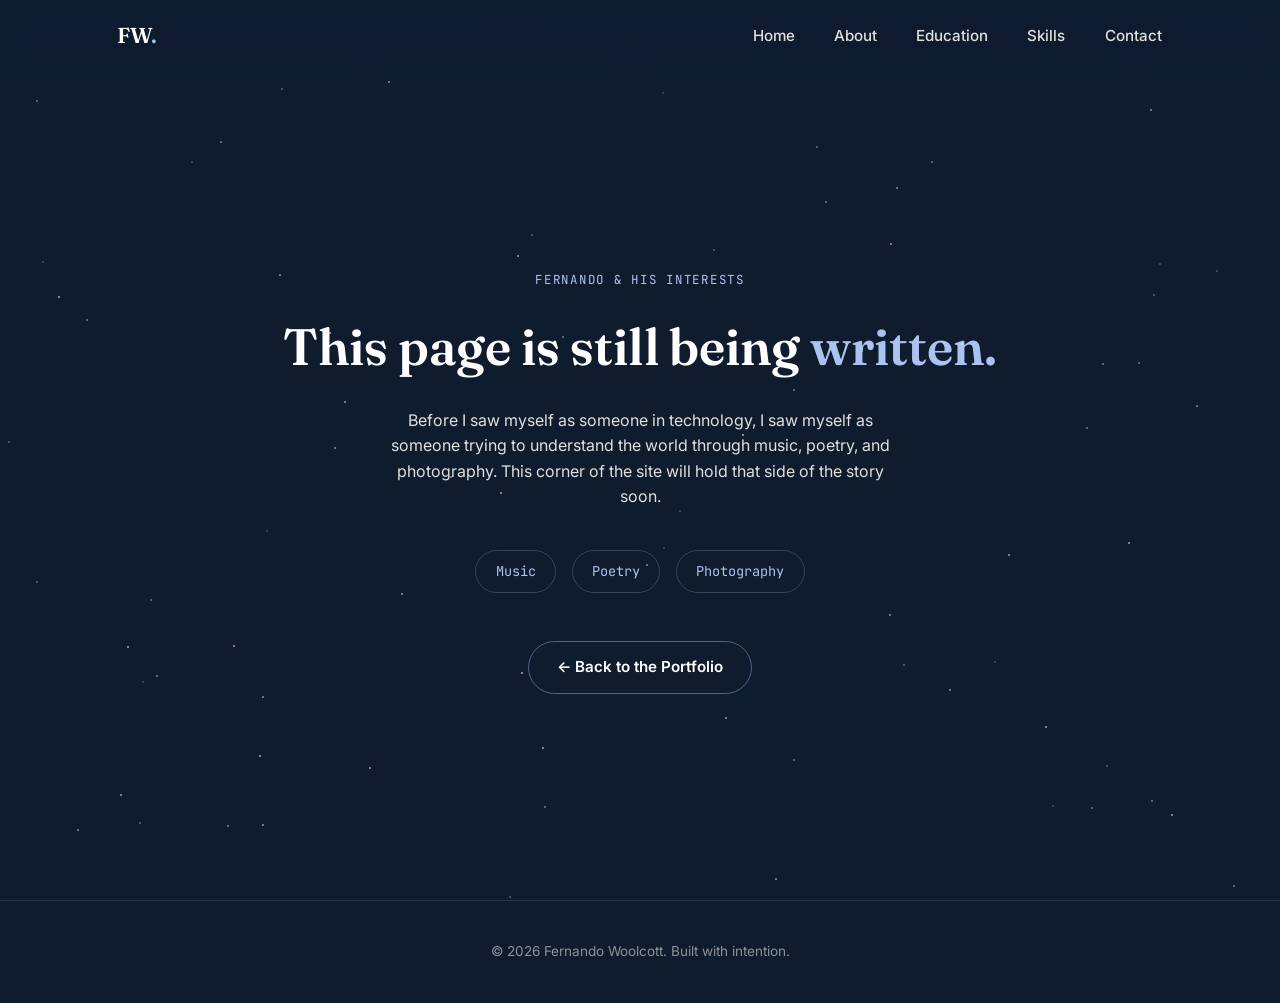
==== fernando.html @ 628ad1fb "Add files via upload" ====
<!DOCTYPE html>
<html lang="en">
<head>
<meta charset="UTF-8">
<meta name="viewport" content="width=device-width, initial-scale=1.0">
<title>Fernando &amp; His Interests — Fernando Woolcott</title>
<link rel="preconnect" href="https://fonts.googleapis.com">
<link rel="preconnect" href="https://fonts.gstatic.com" crossorigin>
<link href="https://fonts.googleapis.com/css2?family=Fraunces:ital,opsz,wght@0,9..144,400;0,9..144,500;0,9..144,600;1,9..144,500&family=Inter:wght@400;500;600;700&family=JetBrains+Mono:wght@400;500&display=swap" rel="stylesheet">
<link rel="stylesheet" href="css/style.css">
<style>
  .stub {
    min-height: 100vh;
    display: flex;
    flex-direction: column;
    align-items: center;
    justify-content: center;
    text-align: center;
    padding: 8rem var(--section-pad-x) 4rem;
  }
  .stub-eyebrow { margin-bottom: 1rem; }
  .stub-title { font-size: clamp(2rem, 5vw, 3.2rem); margin-bottom: 1.25rem; }
  .stub-body { max-width: 50ch; margin-bottom: 2.5rem; color: var(--text-200); }
  .stub-topics {
    display: flex;
    flex-wrap: wrap;
    justify-content: center;
    gap: 1rem;
    margin-bottom: 3rem;
  }
  .stub-topic {
    font-family: var(--font-mono);
    font-size: 0.85rem;
    padding: 0.6rem 1.2rem;
    border: 1px solid var(--bg-300);
    border-radius: 999px;
    color: var(--primary-300);
  }
</style>
</head>
<body>

<div class="starfield" id="starfield" aria-hidden="true"></div>

<header class="nav" id="nav">
  <div class="nav-inner">
    <a href="index.html#home" class="nav-logo">FW<span class="nav-logo-dot">.</span></a>
    <nav class="nav-links" id="navLinks">
      <a href="index.html#home" class="nav-link">Home</a>
      <a href="index.html#about" class="nav-link">About</a>
      <a href="index.html#education" class="nav-link">Education</a>
      <a href="index.html#skills" class="nav-link">Skills</a>
      <a href="index.html#contact" class="nav-link">Contact</a>
    </nav>
    <button class="nav-toggle" id="navToggle" aria-label="Toggle menu" aria-expanded="false">
      <span></span><span></span><span></span>
    </button>
  </div>
</header>

<main>
  <section class="stub">
    <p class="eyebrow stub-eyebrow">Fernando &amp; His Interests</p>
    <h1 class="stub-title">This page is still being <span class="accent">written.</span></h1>
    <p class="stub-body">Before I saw myself as someone in technology, I saw myself as someone trying to understand the world through music, poetry, and photography. This corner of the site will hold that side of the story soon.</p>
    <div class="stub-topics">
      <span class="stub-topic">Music</span>
      <span class="stub-topic">Poetry</span>
      <span class="stub-topic">Photography</span>
    </div>
    <a href="index.html#about" class="btn btn-outline">&larr; Back to the Portfolio</a>
  </section>
</main>

<footer class="footer">
  <p>&copy; 2026 Fernando Woolcott. Built with intention.</p>
</footer>

<script src="js/main.js"></script>
</body>
</html>
---- css/style.css ----
:root {
  --primary-100:#1F3A5F;
  --primary-200:#4d648d;
  --primary-300:#acc2ef;
  --accent-100:#3D5A80;
  --accent-200:#cee8ff;
  --text-100:#FFFFFF;
  --text-200:#e0e0e0;
  --bg-100:#0F1C2E;
  --bg-200:#1f2b3e;
  --bg-300:#374357;

  --font-display: 'Fraunces', serif;
  --font-body: 'Inter', sans-serif;
  --font-mono: 'JetBrains Mono', monospace;

  --section-pad-y: clamp(4rem, 8vw, 7rem);
  --section-pad-x: clamp(1.5rem, 6vw, 6rem);
  --max-width: 1200px;
}

/* ---------- Reset ---------- */
*, *::before, *::after { box-sizing: border-box; }
html { scroll-behavior: auto; }
body {
  margin: 0;
  background: var(--bg-100);
  color: var(--text-200);
  font-family: var(--font-body);
  line-height: 1.6;
  -webkit-font-smoothing: antialiased;
}
h1, h2, h3, h4 { margin: 0; font-family: var(--font-display); color: var(--text-100); font-weight: 600; }
p { margin: 0; }
a { color: inherit; text-decoration: none; }
ul, ol { list-style: none; margin: 0; padding: 0; }
button { font-family: inherit; cursor: pointer; }
img { max-width: 100%; display: block; }

:focus-visible {
  outline: 2px solid var(--accent-200);
  outline-offset: 3px;
}

.accent { color: var(--primary-300); }

.section {
  padding: var(--section-pad-y) var(--section-pad-x);
  max-width: var(--max-width);
  margin: 0 auto;
  position: relative;
  scroll-snap-align: start;
  scroll-margin-top: 80px;
}

.section-head { margin-bottom: clamp(2.5rem, 5vw, 4rem); }
.eyebrow {
  font-family: var(--font-mono);
  font-size: 0.78rem;
  letter-spacing: 0.14em;
  text-transform: uppercase;
  color: var(--primary-300);
  margin-bottom: 0.75rem;
}
.section-title {
  font-size: clamp(2rem, 4vw, 3rem);
  letter-spacing: -0.01em;
}

/* ---------- Starfield ---------- */
.starfield {
  position: fixed;
  inset: 0;
  z-index: 0;
  pointer-events: none;
  background: transparent;
}
.starfield span {
  position: absolute;
  width: 2px;
  height: 2px;
  border-radius: 50%;
  background: var(--text-100);
  opacity: 0.35;
  animation: twinkle 4s ease-in-out infinite;
}
@keyframes twinkle {
  0%, 100% { opacity: 0.15; }
  50% { opacity: 0.75; }
}

/* ---------- Buttons ---------- */
.btn {
  display: inline-flex;
  align-items: center;
  gap: 0.5rem;
  padding: 0.85rem 1.75rem;
  border-radius: 999px;
  font-weight: 600;
  font-size: 0.95rem;
  border: 1.5px solid transparent;
  transition: background-color 0.25s ease, color 0.25s ease, border-color 0.25s ease, transform 0.25s ease, box-shadow 0.25s ease;
}
.btn-solid {
  background: var(--primary-300);
  color: var(--bg-100);
}
.btn-solid:hover {
  background: var(--accent-200);
  transform: translateY(-3px);
  box-shadow: 0 10px 30px -8px rgba(206, 232, 255, 0.45);
}
.btn-outline {
  background: transparent;
  color: var(--text-100);
  border-color: var(--primary-200);
}
.btn-outline:hover {
  background: var(--accent-100);
  border-color: var(--accent-200);
  color: var(--text-100);
  transform: translateY(-3px);
  box-shadow: 0 10px 30px -8px rgba(61, 90, 128, 0.55);
}

/* ============ NAV ============ */
.nav {
  position: fixed;
  top: 0;
  left: 0;
  right: 0;
  z-index: 100;
  background: rgba(15, 28, 46, 0.65);
  backdrop-filter: blur(10px);
  -webkit-backdrop-filter: blur(10px);
  border-bottom: 1px solid transparent;
  transition: background-color 0.3s ease, border-color 0.3s ease;
}
.nav.scrolled {
  background: rgba(15, 28, 46, 0.92);
  border-bottom-color: var(--bg-300);
}
.nav-inner {
  max-width: var(--max-width);
  margin: 0 auto;
  padding: 1.1rem var(--section-pad-x);
  display: flex;
  align-items: center;
  justify-content: space-between;
}
.nav-logo {
  font-family: var(--font-display);
  font-size: 1.35rem;
  font-weight: 600;
  color: var(--text-100);
}
.nav-logo-dot { color: var(--primary-300); }
.nav-links { display: flex; gap: 2.25rem; }
.nav-link {
  position: relative;
  font-size: 0.95rem;
  font-weight: 500;
  color: var(--text-200);
  padding: 0.4rem 0.1rem;
  transition: color 0.25s ease;
}
.nav-link::after {
  content: '';
  position: absolute;
  left: 50%;
  right: 50%;
  bottom: -2px;
  height: 2px;
  background: var(--primary-300);
  transition: left 0.25s ease, right 0.25s ease;
}
.nav-link:hover { color: var(--text-100); }
.nav-link:hover::after,
.nav-link.active::after { left: 0; right: 0; }
.nav-link.active { color: var(--primary-300); }

.nav-toggle {
  display: none;
  flex-direction: column;
  gap: 5px;
  background: none;
  border: none;
  padding: 0.4rem;
}
.nav-toggle span {
  width: 22px;
  height: 2px;
  background: var(--text-100);
  transition: transform 0.25s ease, opacity 0.25s ease;
}

/* ============ HERO ============ */
.hero {
  min-height: 100vh;
  display: flex;
  align-items: center;
  padding-top: calc(var(--section-pad-y) + 4rem);
}
.hero-inner {
  display: grid;
  grid-template-columns: 1.7fr 1fr;
  gap: clamp(2rem, 6vw, 5rem);
  align-items: center;
  width: 100%;
  position: relative;
  z-index: 1;
}
.hero-title {
  font-size: clamp(2.4rem, 5.5vw, 4rem);
  line-height: 1.08;
  margin-bottom: 1.25rem;
}
.hero-name { color: var(--primary-300); }
.hero-tagline {
  font-family: var(--font-display);
  font-style: italic;
  font-size: clamp(1.1rem, 2vw, 1.35rem);
  color: var(--accent-200);
  margin-bottom: 1.25rem;
}
.hero-body {
  font-size: 1rem;
  color: var(--text-200);
  max-width: 46ch;
  margin-bottom: 2.25rem;
}
.hero-actions { display: flex; gap: 1rem; flex-wrap: wrap; }

.hero-visual {
  display: flex;
  align-items: center;
  justify-content: center;
  height: clamp(220px, 26vw, 340px);
}
.orbit-field {
  position: relative;
  width: clamp(160px, 18vw, 250px);
  height: clamp(160px, 18vw, 250px);
}
.planet {
  position: absolute;
  inset: 0;
  border-radius: 50%;
  background:
    radial-gradient(circle at 32% 28%, var(--primary-300) 0%, var(--primary-200) 38%, var(--primary-100) 70%, var(--bg-200) 100%);
  box-shadow: 0 0 60px -5px rgba(172, 194, 239, 0.35), inset -30px -20px 60px rgba(15, 28, 46, 0.55);
  overflow: hidden;
  animation: planet-rotate 18s linear infinite;
}
.planet-shade {
  position: absolute;
  inset: 0;
  border-radius: 50%;
  background: linear-gradient(120deg, transparent 40%, rgba(15,28,46,0.5) 100%);
}
.planet-terminator {
  position: absolute;
  width: 55%;
  height: 55%;
  border-radius: 50%;
  background: rgba(206, 232, 255, 0.18);
  top: 12%;
  left: 14%;
  filter: blur(6px);
}
@keyframes planet-rotate {
  0% { background-position: 0 0; filter: hue-rotate(0deg); }
  100% { filter: hue-rotate(8deg); }
}

.orbit-ring {
  position: absolute;
  border: 1px dashed var(--bg-300);
  border-radius: 50%;
}
.ring-1 { inset: -14%; animation: spin 40s linear infinite; }
.ring-2 { inset: -26%; border-color: var(--primary-100); animation: spin-reverse 55s linear infinite; }
.ring-3 { inset: -40%; border-style: solid; border-color: rgba(172,194,239,0.25); animation: spin 70s linear infinite; }

.satellite {
  position: absolute;
  top: -4px;
  left: 50%;
  width: 9px;
  height: 9px;
  border-radius: 50%;
  background: var(--accent-200);
  box-shadow: 0 0 12px 3px rgba(206, 232, 255, 0.7);
  transform: translateX(-50%);
}

@keyframes spin { to { transform: rotate(360deg); } }
@keyframes spin-reverse { to { transform: rotate(-360deg); } }

.scroll-cue {
  position: absolute;
  bottom: 2rem;
  left: 50%;
  transform: translateX(-50%);
  width: 24px;
  height: 38px;
  border: 1.5px solid var(--primary-200);
  border-radius: 14px;
  z-index: 1;
}
.scroll-cue span {
  position: absolute;
  top: 6px;
  left: 50%;
  width: 4px;
  height: 8px;
  border-radius: 2px;
  background: var(--primary-300);
  transform: translateX(-50%);
  animation: scroll-cue-move 1.8s ease infinite;
}
@keyframes scroll-cue-move {
  0% { opacity: 1; top: 6px; }
  70% { opacity: 0; top: 18px; }
  100% { opacity: 0; top: 6px; }
}

/* ============ ABOUT ============ */
.about-inner {
  display: flex;
  flex-direction: column;
  align-items: center;
  text-align: center;
}
.about-photo {
  position: relative;
  width: 240px;
  height: 240px;
  margin-bottom: 2rem;
}
.photo-circle {
  position: absolute;
  inset: 22px;
  border-radius: 50%;
  background: var(--bg-200);
  border: 2px solid var(--bg-300);
  display: flex;
  flex-direction: column;
  align-items: center;
  justify-content: center;
  gap: 0.35rem;
  overflow: hidden;
}
.photo-initials {
  font-family: var(--font-display);
  font-size: 2.6rem;
  color: var(--primary-300);
}
.photo-hint {
  font-family: var(--font-mono);
  font-size: 0.65rem;
  letter-spacing: 0.06em;
  text-transform: uppercase;
  color: var(--text-200);
  opacity: 0.55;
}
.photo-orbit {
  position: absolute;
  inset: 0;
  border-radius: 50%;
  border: 2px solid transparent;
}
.photo-orbit-1 {
  border-top-color: var(--primary-300);
  border-right-color: var(--primary-300);
  animation: spin 9s linear infinite;
}
.photo-orbit-2 {
  inset: -10px;
  border-bottom-color: var(--accent-100);
  border-left-color: var(--accent-100);
  animation: spin-reverse 13s linear infinite;
}
.about-role {
  font-size: clamp(1.15rem, 2vw, 1.4rem);
  color: var(--primary-300);
  margin-bottom: 1.75rem;
  font-weight: 500;
}
.about-text {
  max-width: 85ch;
  display: flex;
  flex-direction: column;
  gap: 1.1rem;
  margin-bottom: 2.25rem;
}
.about-more { margin-top: 0.25rem; }

/* ============ MOTTO ============ */
.motto-strip {
  padding: clamp(3rem, 7vw, 5rem) var(--section-pad-x);
  text-align: center;
  background: var(--bg-200);
  border-top: 1px solid var(--bg-300);
  border-bottom: 1px solid var(--bg-300);
  scroll-snap-align: start;
  scroll-margin-top: 80px;
}
.motto-text {
  font-family: var(--font-display);
  font-style: italic;
  font-size: clamp(1.25rem, 3vw, 1.9rem);
  color: var(--text-100);
  max-width: 50ch;
  margin: 0 auto 1rem;
  line-height: 1.4;
}
.motto-author {
  font-family: var(--font-mono);
  font-size: 0.8rem;
  letter-spacing: 0.08em;
  text-transform: uppercase;
  color: var(--primary-300);
}

/* ============ EDUCATION / TIMELINE ============ */
.timeline-grid {
  display: grid;
  grid-template-columns: 1fr 1fr;
  gap: clamp(2rem, 5vw, 4rem);
}
.timeline-heading {
  font-size: 1.3rem;
  margin-bottom: 2rem;
}
.timeline {
  position: relative;
  padding-left: 1.75rem;
  display: flex;
  flex-direction: column;
  gap: 1.75rem;
}
.timeline::before {
  content: '';
  position: absolute;
  left: 5px;
  top: 6px;
  bottom: 6px;
  width: 2px;
  background: var(--bg-300);
}
.timeline::after {
  content: '';
  position: absolute;
  left: 4px;
  width: 4px;
  height: 4px;
  border-radius: 50%;
  background: var(--accent-200);
  box-shadow: 0 0 10px 3px rgba(206, 232, 255, 0.8);
  animation: travel-line 5s ease-in-out infinite;
}
@keyframes travel-line {
  0% { top: 0%; opacity: 0; }
  10% { opacity: 1; }
  90% { opacity: 1; }
  100% { top: 100%; opacity: 0; }
}
.timeline-item { position: relative; }
.timeline-dot {
  position: absolute;
  left: -1.75rem;
  top: 6px;
  width: 12px;
  height: 12px;
  border-radius: 50%;
  background: var(--bg-100);
  border: 2px solid var(--primary-300);
}
.timeline-card {
  background: var(--bg-200);
  border: 1px solid var(--bg-300);
  border-radius: 12px;
  padding: 1.25rem 1.5rem;
  transition: border-color 0.25s ease, transform 0.25s ease;
}
.timeline-card:hover {
  border-color: var(--primary-200);
  transform: translateX(4px);
}
.timeline-date {
  font-family: var(--font-mono);
  font-size: 0.78rem;
  color: var(--primary-300);
  margin-bottom: 0.5rem;
  letter-spacing: 0.02em;
}
.timeline-title {
  font-size: 1.05rem;
  margin-bottom: 0.3rem;
}
.timeline-org {
  font-size: 0.88rem;
  color: var(--accent-200);
  margin-bottom: 0.6rem;
}
.timeline-desc {
  font-size: 0.9rem;
  color: var(--text-200);
}

/* ============ SKILLS ============ */
.skills-grid {
  display: grid;
  grid-template-columns: 1fr 1fr;
  gap: clamp(2rem, 5vw, 4rem);
  margin-bottom: 3rem;
}
.skills-heading {
  font-size: 1.3rem;
  margin-bottom: 1.75rem;
}
.skill-bars { display: flex; flex-direction: column; gap: 1.4rem; }
.skill-bar-label {
  display: flex;
  justify-content: space-between;
  font-size: 0.9rem;
  margin-bottom: 0.55rem;
  color: var(--text-100);
}
.skill-percent { font-family: var(--font-mono); color: var(--primary-300); }
.skill-track {
  position: relative;
  height: 10px;
  border-radius: 999px;
  background: var(--bg-300);
  overflow: hidden;
}
.skill-fill {
  position: relative;
  height: 100%;
  width: 0%;
  border-radius: 999px;
  background: linear-gradient(90deg, var(--accent-100), var(--primary-300));
  transition: width 1.4s cubic-bezier(0.16, 1, 0.3, 1);
  overflow: hidden;
}
.skill-fill::after {
  content: '';
  position: absolute;
  top: 0;
  left: -40%;
  width: 40%;
  height: 100%;
  background: linear-gradient(90deg, transparent, rgba(255,255,255,0.85), transparent);
  animation: shimmer 2.6s ease-in-out infinite;
}
@keyframes shimmer {
  0% { left: -40%; }
  100% { left: 100%; }
}

.languages-row {
  border-top: 1px solid var(--bg-300);
  padding-top: 2.25rem;
}
.language-tags { display: flex; flex-wrap: wrap; gap: 0.85rem; }
.language-tag {
  font-size: 0.88rem;
  padding: 0.55rem 1.1rem;
  border-radius: 999px;
  border: 1px solid var(--bg-300);
  background: var(--bg-200);
  color: var(--text-100);
  transition: border-color 0.25s ease, transform 0.25s ease;
}
.language-tag:hover { border-color: var(--primary-300); transform: translateY(-2px); }
.language-tag em {
  font-style: normal;
  color: var(--primary-300);
  font-family: var(--font-mono);
  font-size: 0.78rem;
  margin-left: 0.45rem;
}

/* ============ CONTACT ============ */
.contact-inner {
  display: grid;
  grid-template-columns: 0.8fr 1.2fr;
  gap: clamp(2rem, 5vw, 4rem);
}
.contact-lead {
  font-size: 1.05rem;
  color: var(--text-100);
  margin-bottom: 2rem;
  max-width: 36ch;
}
.contact-list { display: flex; flex-direction: column; gap: 1.1rem; }
.contact-list li { display: flex; flex-direction: column; gap: 0.2rem; }
.contact-list a {
  font-size: 1.05rem;
  color: var(--accent-200);
  transition: color 0.25s ease;
  width: fit-content;
}
.contact-list a:hover { color: var(--primary-300); }
.contact-label {
  font-family: var(--font-mono);
  font-size: 0.72rem;
  letter-spacing: 0.08em;
  text-transform: uppercase;
  color: var(--text-200);
  opacity: 0.65;
}

.contact-form { display: flex; flex-direction: column; gap: 1.25rem; }
.form-row { display: grid; grid-template-columns: 1fr 1fr; gap: 1.25rem; }
.form-field { display: flex; flex-direction: column; gap: 0.5rem; }
.form-field label {
  font-family: var(--font-mono);
  font-size: 0.72rem;
  letter-spacing: 0.06em;
  text-transform: uppercase;
  color: var(--primary-300);
}
.form-field input,
.form-field textarea {
  background: var(--bg-200);
  border: 1.5px solid var(--bg-300);
  border-radius: 8px;
  padding: 0.85rem 1rem;
  color: var(--text-100);
  font-family: var(--font-body);
  font-size: 0.95rem;
  transition: border-color 0.25s ease, box-shadow 0.25s ease;
}
.form-field input:focus,
.form-field textarea:focus {
  outline: none;
  border-color: var(--primary-300);
  box-shadow: 0 0 0 3px rgba(172, 194, 239, 0.18);
}
.form-field textarea { resize: vertical; min-height: 130px; }
.form-submit { align-self: flex-start; margin-top: 0.25rem; }
.form-status {
  font-family: var(--font-mono);
  font-size: 0.85rem;
  color: var(--accent-200);
  min-height: 1.2em;
}

/* ============ FOOTER ============ */
.footer {
  text-align: center;
  padding: 2.5rem 1.5rem;
  font-size: 0.85rem;
  color: var(--text-200);
  opacity: 0.6;
  border-top: 1px solid var(--bg-300);
}

/* ============ RESPONSIVE ============ */
@media (max-width: 900px) {
  .hero-inner { grid-template-columns: 1fr; text-align: center; }
  .hero-body { margin-left: auto; margin-right: auto; }
  .hero-actions { justify-content: center; }
  .hero-visual { order: -1; height: clamp(220px, 60vw, 320px); }
  .scroll-cue { display: none; }
  .timeline-grid { grid-template-columns: 1fr; }
  .skills-grid { grid-template-columns: 1fr; }
  .contact-inner { grid-template-columns: 1fr; }

  .nav-links {
    position: fixed;
    top: 64px;
    left: 0;
    right: 0;
    background: rgba(15, 28, 46, 0.98);
    backdrop-filter: blur(10px);
    flex-direction: column;
    align-items: center;
    padding: 1.5rem 0;
    gap: 1.25rem;
    border-bottom: 1px solid var(--bg-300);
    transform: translateY(-130%);
    transition: transform 0.3s ease;
  }
  .nav-links.open { transform: translateY(0); }
  .nav-toggle { display: flex; }
}

@media (max-width: 560px) {
  .form-row { grid-template-columns: 1fr; }
}

/* ============ SCROLL REVEAL ============ */
.char-word {
  display: inline-block;
  white-space: nowrap;
}
.reveal-chars .char {
  display: inline-block;
  opacity: 0;
  transform: translateY(0.55em);
  transition: opacity 0.5s cubic-bezier(0.16, 1, 0.3, 1), transform 0.5s cubic-bezier(0.16, 1, 0.3, 1);
  transition-delay: calc(var(--i, 0) * 16ms);
}
.reveal-chars.is-visible .char {
  opacity: 1;
  transform: translateY(0);
}

.reveal-up {
  opacity: 0;
  transform: translateY(24px);
  transition: opacity 0.7s cubic-bezier(0.16, 1, 0.3, 1), transform 0.7s cubic-bezier(0.16, 1, 0.3, 1);
}
.reveal-up.is-visible { opacity: 1; transform: translateY(0); }

.reveal-delay-1.is-visible { transition-delay: 0.12s; }
.reveal-delay-2.is-visible { transition-delay: 0.24s; }

/* Group reveals: parent gets .is-visible, children stagger via nth-child */
.about-text p,
.timeline-item,
.skill-bar,
.language-tag {
  opacity: 0;
  transform: translateY(20px);
  transition: opacity 0.6s cubic-bezier(0.16, 1, 0.3, 1), transform 0.6s cubic-bezier(0.16, 1, 0.3, 1);
}
.about-text.is-visible p,
.timeline.is-visible .timeline-item,
.skill-bars.is-visible .skill-bar,
.language-tags.is-visible .language-tag {
  opacity: 1;
  transform: translateY(0);
}
.about-text.is-visible p:nth-child(1) { transition-delay: 0s; }
.about-text.is-visible p:nth-child(2) { transition-delay: 0.12s; }

.timeline.is-visible .timeline-item:nth-child(1) { transition-delay: 0s; }
.timeline.is-visible .timeline-item:nth-child(2) { transition-delay: 0.12s; }
.timeline.is-visible .timeline-item:nth-child(3) { transition-delay: 0.24s; }

.skill-bars.is-visible .skill-bar:nth-child(1) { transition-delay: 0s; }
.skill-bars.is-visible .skill-bar:nth-child(2) { transition-delay: 0.08s; }
.skill-bars.is-visible .skill-bar:nth-child(3) { transition-delay: 0.16s; }
.skill-bars.is-visible .skill-bar:nth-child(4) { transition-delay: 0.24s; }
.skill-bars.is-visible .skill-bar:nth-child(5) { transition-delay: 0.32s; }

.language-tags.is-visible .language-tag:nth-child(1) { transition-delay: 0s; }
.language-tags.is-visible .language-tag:nth-child(2) { transition-delay: 0.08s; }
.language-tags.is-visible .language-tag:nth-child(3) { transition-delay: 0.16s; }
.language-tags.is-visible .language-tag:nth-child(4) { transition-delay: 0.24s; }

/* ---------- Reduced motion ---------- */
@media (prefers-reduced-motion: reduce) {
  html { scroll-behavior: auto; scroll-snap-type: none; }
  *, *::before, *::after {
    animation-duration: 0.01ms !important;
    animation-iteration-count: 1 !important;
    transition-duration: 0.01ms !important;
    transition-delay: 0s !important;
  }
  .reveal-chars .char,
  .reveal-up,
  .about-text p,
  .timeline-item,
  .skill-bar,
  .language-tag {
    opacity: 1 !important;
    transform: none !important;
  }
}
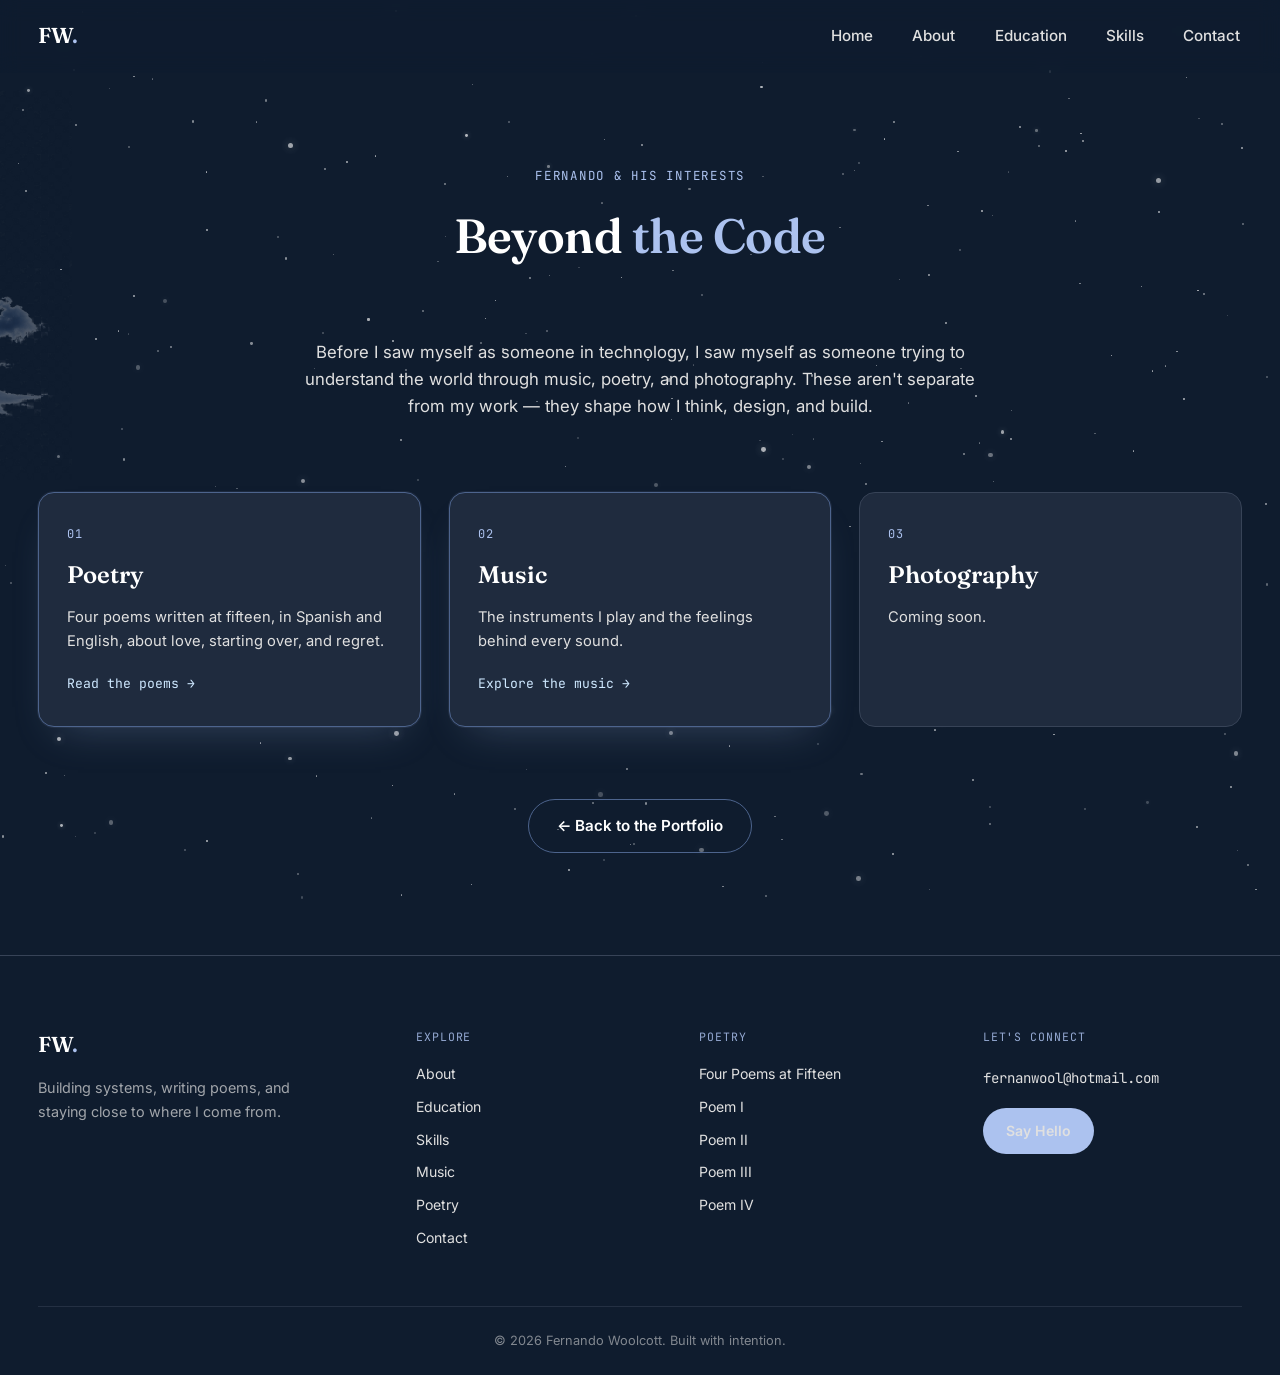
==== commit ea1b3589: "Add files via upload" ====
--- a/fernando.html
+++ b/fernando.html
@@ -8,35 +8,6 @@
 <link rel="preconnect" href="https://fonts.gstatic.com" crossorigin>
 <link href="https://fonts.googleapis.com/css2?family=Fraunces:ital,opsz,wght@0,9..144,400;0,9..144,500;0,9..144,600;1,9..144,500&family=Inter:wght@400;500;600;700&family=JetBrains+Mono:wght@400;500&display=swap" rel="stylesheet">
 <link rel="stylesheet" href="css/style.css">
-<style>
-  .stub {
-    min-height: 100vh;
-    display: flex;
-    flex-direction: column;
-    align-items: center;
-    justify-content: center;
-    text-align: center;
-    padding: 8rem var(--section-pad-x) 4rem;
-  }
-  .stub-eyebrow { margin-bottom: 1rem; }
-  .stub-title { font-size: clamp(2rem, 5vw, 3.2rem); margin-bottom: 1.25rem; }
-  .stub-body { max-width: 50ch; margin-bottom: 2.5rem; color: var(--text-200); }
-  .stub-topics {
-    display: flex;
-    flex-wrap: wrap;
-    justify-content: center;
-    gap: 1rem;
-    margin-bottom: 3rem;
-  }
-  .stub-topic {
-    font-family: var(--font-mono);
-    font-size: 0.85rem;
-    padding: 0.6rem 1.2rem;
-    border: 1px solid var(--bg-300);
-    border-radius: 999px;
-    color: var(--primary-300);
-  }
-</style>
 </head>
 <body>
 
@@ -59,21 +30,76 @@
 </header>
 
 <main>
-  <section class="stub">
-    <p class="eyebrow stub-eyebrow">Fernando &amp; His Interests</p>
-    <h1 class="stub-title">This page is still being <span class="accent">written.</span></h1>
-    <p class="stub-body">Before I saw myself as someone in technology, I saw myself as someone trying to understand the world through music, poetry, and photography. This corner of the site will hold that side of the story soon.</p>
-    <div class="stub-topics">
-      <span class="stub-topic">Music</span>
-      <span class="stub-topic">Poetry</span>
-      <span class="stub-topic">Photography</span>
+  <section class="section hub">
+    <div class="section-head hub-head">
+      <p class="eyebrow reveal-chars">Fernando &amp; His Interests</p>
+      <h1 class="section-title reveal-chars">Beyond <span class="accent">the Code</span></h1>
     </div>
-    <a href="index.html#about" class="btn btn-outline">&larr; Back to the Portfolio</a>
+
+    <p class="hub-intro reveal-up">Before I saw myself as someone in technology, I saw myself as someone trying to understand the world through music, poetry, and photography. These aren't separate from my work — they shape how I think, design, and build.</p>
+
+    <div class="hub-tiles">
+      <a href="poetry.html" class="hub-tile hub-tile-live reveal-up">
+        <span class="hub-tile-eyebrow">01</span>
+        <h2 class="hub-tile-title">Poetry</h2>
+        <p class="hub-tile-body">Four poems written at fifteen, in Spanish and English, about love, starting over, and regret.</p>
+        <span class="hub-tile-cta">Read the poems &rarr;</span>
+      </a>
+
+      <a href="music.html" class="hub-tile hub-tile-live reveal-up reveal-delay-1">
+        <span class="hub-tile-eyebrow">02</span>
+        <h2 class="hub-tile-title">Music</h2>
+        <p class="hub-tile-body">The instruments I play and the feelings behind every sound.</p>
+        <span class="hub-tile-cta">Explore the music &rarr;</span>
+      </a>
+
+      <div class="hub-tile hub-tile-soon reveal-up reveal-delay-2">
+        <span class="hub-tile-eyebrow">03</span>
+        <h2 class="hub-tile-title">Photography</h2>
+        <p class="hub-tile-body">Coming soon.</p>
+      </div>
+    </div>
+
+    <a href="index.html#about" class="btn btn-outline hub-back">&larr; Back to the Portfolio</a>
   </section>
 </main>
 
-<footer class="footer">
-  <p>&copy; 2026 Fernando Woolcott. Built with intention.</p>
+<footer class="site-footer">
+  <div class="site-footer-inner">
+    <div class="footer-brand">
+      <a href="index.html#home" class="nav-logo">FW<span class="nav-logo-dot">.</span></a>
+      <p class="footer-tagline">Building systems, writing poems, and staying close to where I come from.</p>
+    </div>
+
+    <div class="footer-col">
+      <p class="footer-col-title">Explore</p>
+      <a href="index.html#about">About</a>
+      <a href="index.html#education">Education</a>
+      <a href="index.html#skills">Skills</a>
+      <a href="music.html">Music</a>
+      <a href="poetry.html">Poetry</a>
+      <a href="index.html#contact">Contact</a>
+    </div>
+
+    <div class="footer-col">
+      <p class="footer-col-title">Poetry</p>
+      <a href="poetry.html">Four Poems at Fifteen</a>
+      <a href="poem-1.html">Poem I</a>
+      <a href="poem-2.html">Poem II</a>
+      <a href="poem-3.html">Poem III</a>
+      <a href="poem-4.html">Poem IV</a>
+    </div>
+
+    <div class="footer-col footer-connect">
+      <p class="footer-col-title">Let's Connect</p>
+      <a href="mailto:fernawool@gmail.com" class="footer-email">fernanwool@hotmail.com</a>
+      <a href="index.html#contact" class="btn btn-solid footer-say-hello">Say Hello</a>
+    </div>
+  </div>
+
+  <div class="site-footer-bottom">
+    <p>&copy; 2026 Fernando Woolcott. Built with intention.</p>
+  </div>
 </footer>
 
 <script src="js/main.js"></script>
--- a/css/style.css
+++ b/css/style.css
@@ -15,8 +15,8 @@
   --font-mono: 'JetBrains Mono', monospace;
 
   --section-pad-y: clamp(4rem, 8vw, 7rem);
-  --section-pad-x: clamp(1.5rem, 6vw, 6rem);
-  --max-width: 1200px;
+  --section-pad-x: clamp(1rem, 3vw, 2.75rem);
+  --max-width: 1440px;
 }
 
 /* ---------- Reset ---------- */
@@ -87,6 +87,86 @@
 @keyframes twinkle {
   0%, 100% { opacity: 0.15; }
   50% { opacity: 0.75; }
+}
+
+/* ---------- Night scene (moonlit mountain backdrop) ---------- */
+.night-scene {
+  position: fixed;
+  inset: 0;
+  z-index: 0;
+  overflow: hidden;
+  pointer-events: none;
+}
+.night-scene img { position: absolute; user-select: none; }
+
+.scene-moon {
+  top: 7%;
+  right: 9%;
+  width: clamp(80px, 8vw, 150px);
+  opacity: 0.95;
+  animation: moon-glow 7s ease-in-out infinite;
+}
+@keyframes moon-glow {
+  0%, 100% { filter: drop-shadow(0 0 18px rgba(206, 232, 255, 0.3)); }
+  50% { filter: drop-shadow(0 0 32px rgba(206, 232, 255, 0.5)); }
+}
+
+.scene-cloud {
+  opacity: 0.3;
+}
+.scene-cloud-1 {
+  top: 10%;
+  left: -35%;
+  width: min(46vw, 520px);
+  animation: cloud-drift-1 100s linear infinite;
+}
+.scene-cloud-2 {
+  top: 24%;
+  right: -30%;
+  width: min(36vw, 420px);
+  transform: scaleX(-1);
+  animation: cloud-drift-2 130s linear infinite;
+}
+@keyframes cloud-drift-1 {
+  0% { transform: translateX(0); }
+  50% { transform: translateX(60vw); }
+  100% { transform: translateX(0); }
+}
+@keyframes cloud-drift-2 {
+  0% { transform: translateX(0) scaleX(-1); }
+  50% { transform: translateX(-55vw) scaleX(-1); }
+  100% { transform: translateX(0) scaleX(-1); }
+}
+
+.scene-mist {
+  bottom: 6%;
+  left: 50%;
+  width: 100%;
+  opacity: 0.3;
+  animation: mist-drift 45s ease-in-out infinite;
+}
+@keyframes mist-drift {
+  0%, 100% { transform: translateX(-52%); }
+  50% { transform: translateX(-48%); }
+}
+.scene-mountains-near {
+  bottom: 0;
+  left: 50%;
+  transform: translateX(-50%);
+  width: 100%;
+  opacity: 0.8;
+}
+
+@media (max-width: 700px) {
+  .scene-mist { width: 175%; }
+  .scene-mountains-near { width: 190%; }
+  .scene-moon { top: 5%; right: 6%; }
+}
+
+@media (prefers-reduced-motion: reduce) {
+  .scene-moon, .scene-cloud-1, .scene-cloud-2, .scene-mist {
+    animation: none !important;
+  }
 }
 
 /* ---------- Buttons ---------- */
@@ -232,11 +312,63 @@
 .hero-actions { display: flex; gap: 1rem; flex-wrap: wrap; }
 
 .hero-visual {
+  position: relative;
   display: flex;
   align-items: center;
   justify-content: center;
-  height: clamp(220px, 26vw, 340px);
-}
+  height: clamp(340px, 38vw, 520px);
+}
+
+.orbit-cards {
+  position: absolute;
+  inset: 0;
+  pointer-events: none;
+}
+.orbit-ring-big {
+  position: absolute;
+  top: 50%;
+  left: 50%;
+  border: 1px dashed var(--bg-300);
+  border-radius: 50%;
+  transform: translate(-50%, -50%);
+}
+.ring-big-1 { width: 74%; height: 74%; animation: spin 90s linear infinite; }
+.ring-big-2 { width: 98%; height: 98%; border-color: rgba(172, 194, 239, 0.16); animation: spin-reverse 130s linear infinite; }
+
+.orbit-card {
+  position: absolute;
+  display: inline-flex;
+  align-items: center;
+  gap: 0.5rem;
+  padding: 0.55rem 1.15rem;
+  border-radius: 999px;
+  border: 1px solid var(--bg-300);
+  background: rgba(31, 43, 62, 0.75);
+  backdrop-filter: blur(6px);
+  -webkit-backdrop-filter: blur(6px);
+  color: var(--text-100);
+  font-size: 0.85rem;
+  font-weight: 500;
+  white-space: nowrap;
+  pointer-events: auto;
+  transform: translate(-50%, -50%);
+  transition: border-color 0.3s ease, background-color 0.3s ease, transform 0.3s ease, box-shadow 0.3s ease;
+}
+.orbit-card-icon { width: 16px; height: 16px; color: var(--primary-300); transition: color 0.3s ease; flex: 0 0 auto; }
+.orbit-card-icon svg { width: 100%; height: 100%; }
+.orbit-card:hover {
+  border-color: var(--primary-200);
+  background: rgba(61, 90, 128, 0.85);
+  transform: translate(-50%, -50%) scale(1.1);
+  box-shadow: 0 12px 32px -12px rgba(172, 194, 239, 0.45);
+}
+.orbit-card:hover .orbit-card-icon { color: var(--accent-200); }
+
+.card-software { top: 3%; left: 58%; }
+.card-data { top: 40%; left: 2%; }
+.card-music { top: 42%; left: 96%; }
+.card-poetry { top: 90%; left: 12%; }
+.card-photography { top: 92%; left: 74%; }
 .orbit-field {
   position: relative;
   width: clamp(160px, 18vw, 250px);
@@ -650,13 +782,132 @@
 }
 
 /* ============ FOOTER ============ */
-.footer {
+.site-footer {
+  border-top: 1px solid var(--bg-300);
+  padding: clamp(3rem, 6vw, 4.5rem) var(--section-pad-x) 0;
+  position: relative;
+  z-index: 1;
+}
+.site-footer-inner {
+  max-width: var(--max-width);
+  margin: 0 auto;
+  display: grid;
+  grid-template-columns: 1.4fr 1fr 1fr 1.1fr;
+  gap: clamp(2rem, 5vw, 3rem);
+  padding-bottom: clamp(2.5rem, 5vw, 3.5rem);
+}
+.footer-brand .nav-logo { display: inline-block; margin-bottom: 0.85rem; }
+.footer-tagline {
+  font-size: 0.9rem;
+  color: var(--text-200);
+  opacity: 0.7;
+  line-height: 1.6;
+  max-width: 32ch;
+}
+.footer-col { display: flex; flex-direction: column; gap: 0.65rem; }
+.footer-col-title {
+  font-family: var(--font-mono);
+  font-size: 0.72rem;
+  letter-spacing: 0.08em;
+  text-transform: uppercase;
+  color: var(--primary-300);
+  opacity: 0.85;
+  margin-bottom: 0.35rem;
+}
+.footer-col a {
+  font-size: 0.88rem;
+  color: var(--text-200);
+  transition: color 0.2s ease, transform 0.2s ease;
+  width: fit-content;
+}
+.footer-col a:hover { color: var(--primary-300); transform: translateX(3px); }
+.footer-connect { gap: 0.9rem; }
+.footer-email { font-family: var(--font-mono); font-size: 0.82rem; }
+.footer-say-hello { margin-top: 0.3rem; padding: 0.65rem 1.4rem; font-size: 0.85rem; width: fit-content; }
+.site-footer-bottom {
+  max-width: var(--max-width);
+  margin: 0 auto;
+  padding: 1.5rem 0;
+  border-top: 1px solid var(--bg-300);
   text-align: center;
-  padding: 2.5rem 1.5rem;
-  font-size: 0.85rem;
+  font-size: 0.8rem;
   color: var(--text-200);
-  opacity: 0.6;
-  border-top: 1px solid var(--bg-300);
+  opacity: 0.55;
+}
+
+@media (max-width: 800px) {
+  .site-footer-inner { grid-template-columns: 1fr 1fr; }
+  .footer-brand { grid-column: 1 / -1; }
+}
+@media (max-width: 500px) {
+  .site-footer-inner { grid-template-columns: 1fr; }
+}
+
+/* ============ INTERESTS HUB ============ */
+.hub { padding-top: calc(var(--section-pad-y) + 4rem); min-height: 100vh; }
+.hub-head { text-align: center; }
+.hub-head .section-title { margin: 0 auto; }
+.hub-intro {
+  max-width: 62ch;
+  margin: 0 auto clamp(3rem, 6vw, 4.5rem);
+  text-align: center;
+  font-size: 1.05rem;
+  color: var(--text-200);
+}
+
+.hub-tiles {
+  display: grid;
+  grid-template-columns: repeat(3, 1fr);
+  gap: 1.75rem;
+  margin-bottom: clamp(3rem, 6vw, 4.5rem);
+}
+
+.hub-tile {
+  display: flex;
+  flex-direction: column;
+  align-items: flex-start;
+  gap: 0.75rem;
+  padding: 2rem 1.75rem;
+  border-radius: 16px;
+  border: 1px solid var(--bg-300);
+  background: var(--bg-200);
+  transition: border-color 0.3s ease, transform 0.3s ease, box-shadow 0.3s ease;
+}
+.hub-tile-eyebrow {
+  font-family: var(--font-mono);
+  font-size: 0.75rem;
+  letter-spacing: 0.08em;
+  color: var(--primary-300);
+}
+.hub-tile-title { font-size: 1.5rem; }
+.hub-tile-body { font-size: 0.92rem; color: var(--text-200); }
+
+.hub-tile-live {
+  border-color: var(--primary-200);
+  box-shadow: 0 0 0 1px rgba(172, 194, 239, 0.08), 0 20px 40px -20px rgba(172, 194, 239, 0.25);
+}
+.hub-tile-live:hover {
+  border-color: var(--accent-200);
+  transform: translateY(-6px);
+  box-shadow: 0 0 0 1px rgba(206, 232, 255, 0.15), 0 26px 48px -18px rgba(206, 232, 255, 0.35);
+}
+.hub-tile-cta {
+  margin-top: auto;
+  padding-top: 0.5rem;
+  font-family: var(--font-mono);
+  font-size: 0.82rem;
+  color: var(--accent-200);
+}
+
+.hub-tile-soon {
+  opacity: 0.55;
+  cursor: default;
+}
+
+.hub-back { display: block; width: fit-content; margin: 0 auto; }
+
+@media (max-width: 900px) {
+  .hub-tiles { grid-template-columns: 1fr; }
 }
 
 /* ============ RESPONSIVE ============ */
@@ -664,8 +915,15 @@
   .hero-inner { grid-template-columns: 1fr; text-align: center; }
   .hero-body { margin-left: auto; margin-right: auto; }
   .hero-actions { justify-content: center; }
-  .hero-visual { order: -1; height: clamp(220px, 60vw, 320px); }
+  .hero-visual { order: -1; height: clamp(320px, 92vw, 420px); }
   .scroll-cue { display: none; }
+  .orbit-card { padding: 0.4rem 0.8rem; font-size: 0.72rem; gap: 0.35rem; }
+  .orbit-card-icon { width: 13px; height: 13px; }
+  .card-software { top: 2%; left: 62%; }
+  .card-data { top: 38%; left: 2%; }
+  .card-music { top: 42%; left: 98%; }
+  .card-poetry { top: 92%; left: 14%; }
+  .card-photography { top: 94%; left: 78%; }
   .timeline-grid { grid-template-columns: 1fr; }
   .skills-grid { grid-template-columns: 1fr; }
   .contact-inner { grid-template-columns: 1fr; }
@@ -719,6 +977,7 @@
 
 .reveal-delay-1.is-visible { transition-delay: 0.12s; }
 .reveal-delay-2.is-visible { transition-delay: 0.24s; }
+.reveal-delay-3.is-visible { transition-delay: 0.36s; }
 
 /* Group reveals: parent gets .is-visible, children stagger via nth-child */
 .about-text p,
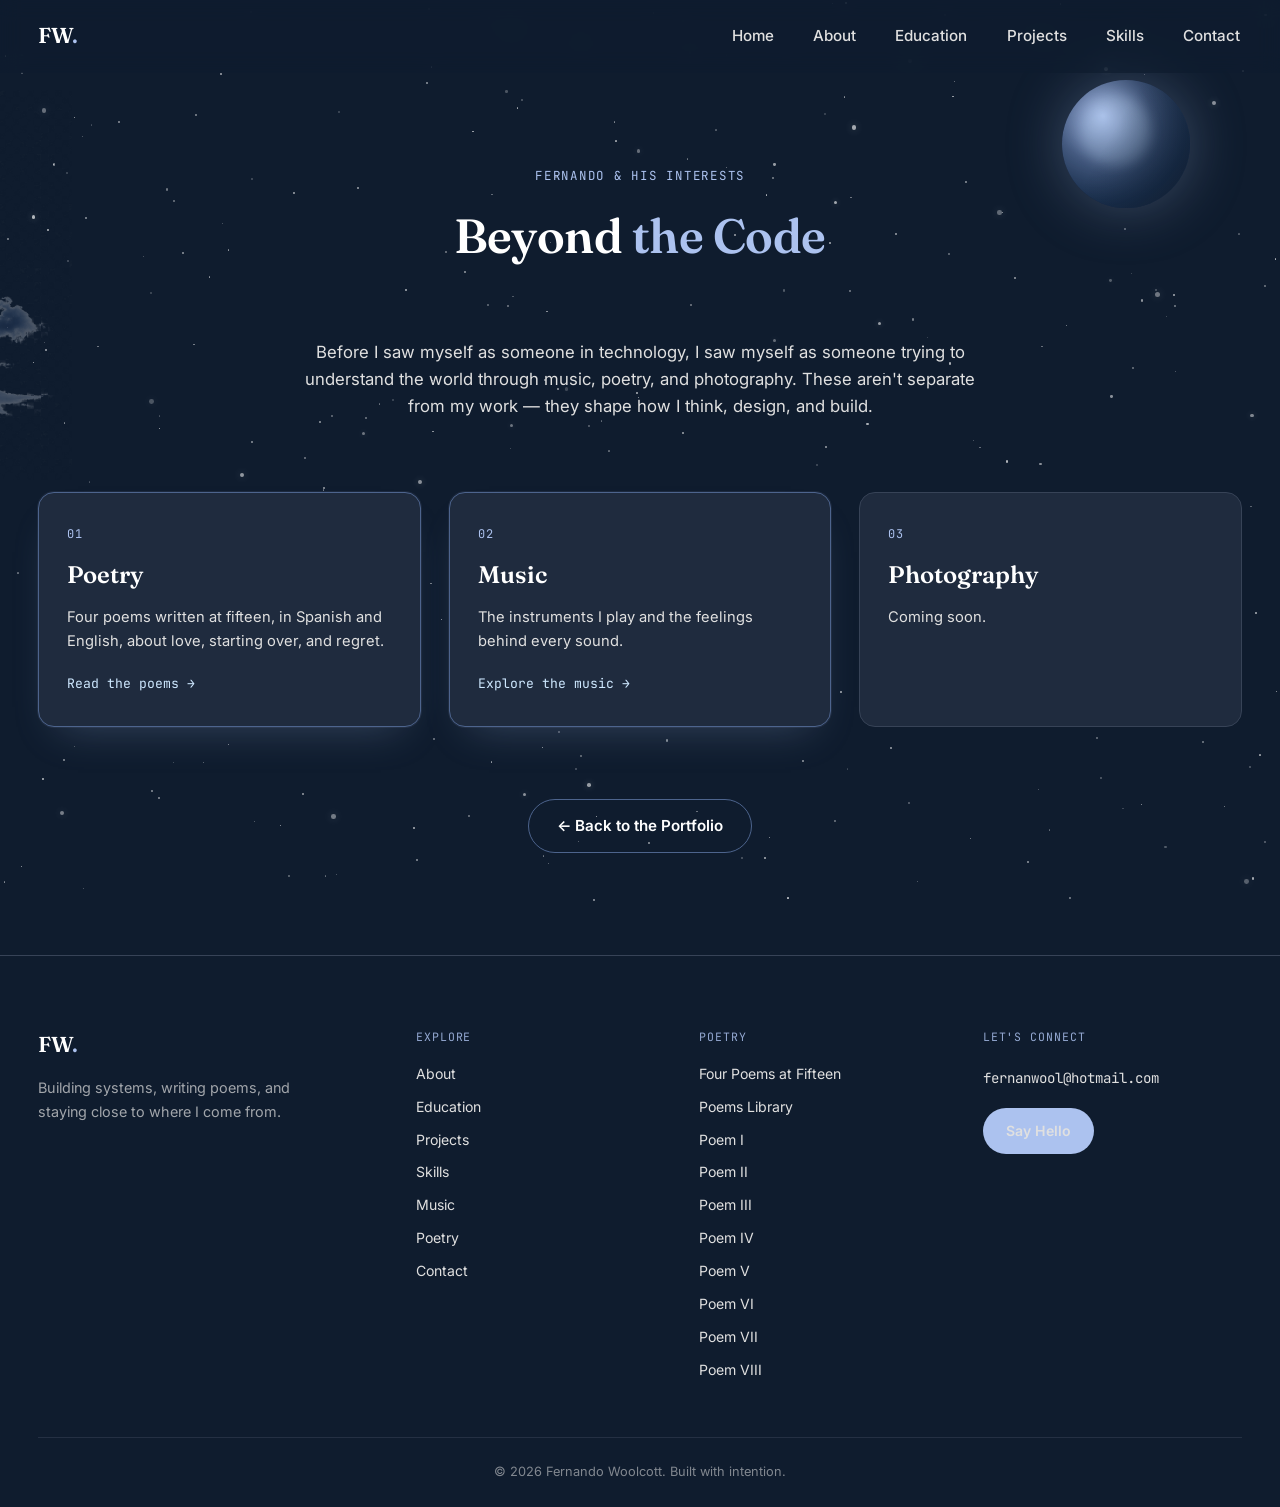
==== commit 858c2a2b: "Add files via upload" ====
--- a/fernando.html
+++ b/fernando.html
@@ -20,6 +20,7 @@
       <a href="index.html#home" class="nav-link">Home</a>
       <a href="index.html#about" class="nav-link">About</a>
       <a href="index.html#education" class="nav-link">Education</a>
+      <a href="projects.html" class="nav-link">Projects</a>
       <a href="index.html#skills" class="nav-link">Skills</a>
       <a href="index.html#contact" class="nav-link">Contact</a>
     </nav>
@@ -75,6 +76,7 @@
       <p class="footer-col-title">Explore</p>
       <a href="index.html#about">About</a>
       <a href="index.html#education">Education</a>
+      <a href="projects.html">Projects</a>
       <a href="index.html#skills">Skills</a>
       <a href="music.html">Music</a>
       <a href="poetry.html">Poetry</a>
@@ -84,10 +86,15 @@
     <div class="footer-col">
       <p class="footer-col-title">Poetry</p>
       <a href="poetry.html">Four Poems at Fifteen</a>
+      <a href="poems.html">Poems Library</a>
       <a href="poem-1.html">Poem I</a>
       <a href="poem-2.html">Poem II</a>
       <a href="poem-3.html">Poem III</a>
       <a href="poem-4.html">Poem IV</a>
+      <a href="poem-5.html">Poem V</a>
+      <a href="poem-6.html">Poem VI</a>
+      <a href="poem-7.html">Poem VII</a>
+      <a href="poem-8.html">Poem VIII</a>
     </div>
 
     <div class="footer-col footer-connect">
--- a/css/style.css
+++ b/css/style.css
@@ -319,60 +319,20 @@
   height: clamp(340px, 38vw, 520px);
 }
 
-.orbit-cards {
-  position: absolute;
-  inset: 0;
+/* Background orbit planet: fixed across every page, docked to a corner by
+   default. On index.html, JS drives its top/left/width directly off scroll
+   position (see main.js) so it moves in step with the page rather than on
+   a delayed transition; pages without a #home section simply keep this
+   docked position. */
+.bg-orbit {
+  position: fixed;
+  top: 16%;
+  left: 88%;
+  width: clamp(100px, 10vw, 155px);
+  height: clamp(100px, 10vw, 155px);
+  transform: translate(-50%, -50%);
+  z-index: 0;
   pointer-events: none;
-}
-.orbit-ring-big {
-  position: absolute;
-  top: 50%;
-  left: 50%;
-  border: 1px dashed var(--bg-300);
-  border-radius: 50%;
-  transform: translate(-50%, -50%);
-}
-.ring-big-1 { width: 74%; height: 74%; animation: spin 90s linear infinite; }
-.ring-big-2 { width: 98%; height: 98%; border-color: rgba(172, 194, 239, 0.16); animation: spin-reverse 130s linear infinite; }
-
-.orbit-card {
-  position: absolute;
-  display: inline-flex;
-  align-items: center;
-  gap: 0.5rem;
-  padding: 0.55rem 1.15rem;
-  border-radius: 999px;
-  border: 1px solid var(--bg-300);
-  background: rgba(31, 43, 62, 0.75);
-  backdrop-filter: blur(6px);
-  -webkit-backdrop-filter: blur(6px);
-  color: var(--text-100);
-  font-size: 0.85rem;
-  font-weight: 500;
-  white-space: nowrap;
-  pointer-events: auto;
-  transform: translate(-50%, -50%);
-  transition: border-color 0.3s ease, background-color 0.3s ease, transform 0.3s ease, box-shadow 0.3s ease;
-}
-.orbit-card-icon { width: 16px; height: 16px; color: var(--primary-300); transition: color 0.3s ease; flex: 0 0 auto; }
-.orbit-card-icon svg { width: 100%; height: 100%; }
-.orbit-card:hover {
-  border-color: var(--primary-200);
-  background: rgba(61, 90, 128, 0.85);
-  transform: translate(-50%, -50%) scale(1.1);
-  box-shadow: 0 12px 32px -12px rgba(172, 194, 239, 0.45);
-}
-.orbit-card:hover .orbit-card-icon { color: var(--accent-200); }
-
-.card-software { top: 3%; left: 58%; }
-.card-data { top: 40%; left: 2%; }
-.card-music { top: 42%; left: 96%; }
-.card-poetry { top: 90%; left: 12%; }
-.card-photography { top: 92%; left: 74%; }
-.orbit-field {
-  position: relative;
-  width: clamp(160px, 18vw, 250px);
-  height: clamp(160px, 18vw, 250px);
 }
 .planet {
   position: absolute;
@@ -403,27 +363,6 @@
 @keyframes planet-rotate {
   0% { background-position: 0 0; filter: hue-rotate(0deg); }
   100% { filter: hue-rotate(8deg); }
-}
-
-.orbit-ring {
-  position: absolute;
-  border: 1px dashed var(--bg-300);
-  border-radius: 50%;
-}
-.ring-1 { inset: -14%; animation: spin 40s linear infinite; }
-.ring-2 { inset: -26%; border-color: var(--primary-100); animation: spin-reverse 55s linear infinite; }
-.ring-3 { inset: -40%; border-style: solid; border-color: rgba(172,194,239,0.25); animation: spin 70s linear infinite; }
-
-.satellite {
-  position: absolute;
-  top: -4px;
-  left: 50%;
-  width: 9px;
-  height: 9px;
-  border-radius: 50%;
-  background: var(--accent-200);
-  box-shadow: 0 0 12px 3px rgba(206, 232, 255, 0.7);
-  transform: translateX(-50%);
 }
 
 @keyframes spin { to { transform: rotate(360deg); } }
@@ -915,15 +854,9 @@
   .hero-inner { grid-template-columns: 1fr; text-align: center; }
   .hero-body { margin-left: auto; margin-right: auto; }
   .hero-actions { justify-content: center; }
-  .hero-visual { order: -1; height: clamp(320px, 92vw, 420px); }
+  .hero-visual { order: -1; height: clamp(140px, 46vw, 200px); }
   .scroll-cue { display: none; }
-  .orbit-card { padding: 0.4rem 0.8rem; font-size: 0.72rem; gap: 0.35rem; }
-  .orbit-card-icon { width: 13px; height: 13px; }
-  .card-software { top: 2%; left: 62%; }
-  .card-data { top: 38%; left: 2%; }
-  .card-music { top: 42%; left: 98%; }
-  .card-poetry { top: 92%; left: 14%; }
-  .card-photography { top: 94%; left: 78%; }
+  .bg-orbit { top: 9%; left: 88%; width: clamp(70px, 18vw, 100px); height: clamp(70px, 18vw, 100px); }
   .timeline-grid { grid-template-columns: 1fr; }
   .skills-grid { grid-template-columns: 1fr; }
   .contact-inner { grid-template-columns: 1fr; }
